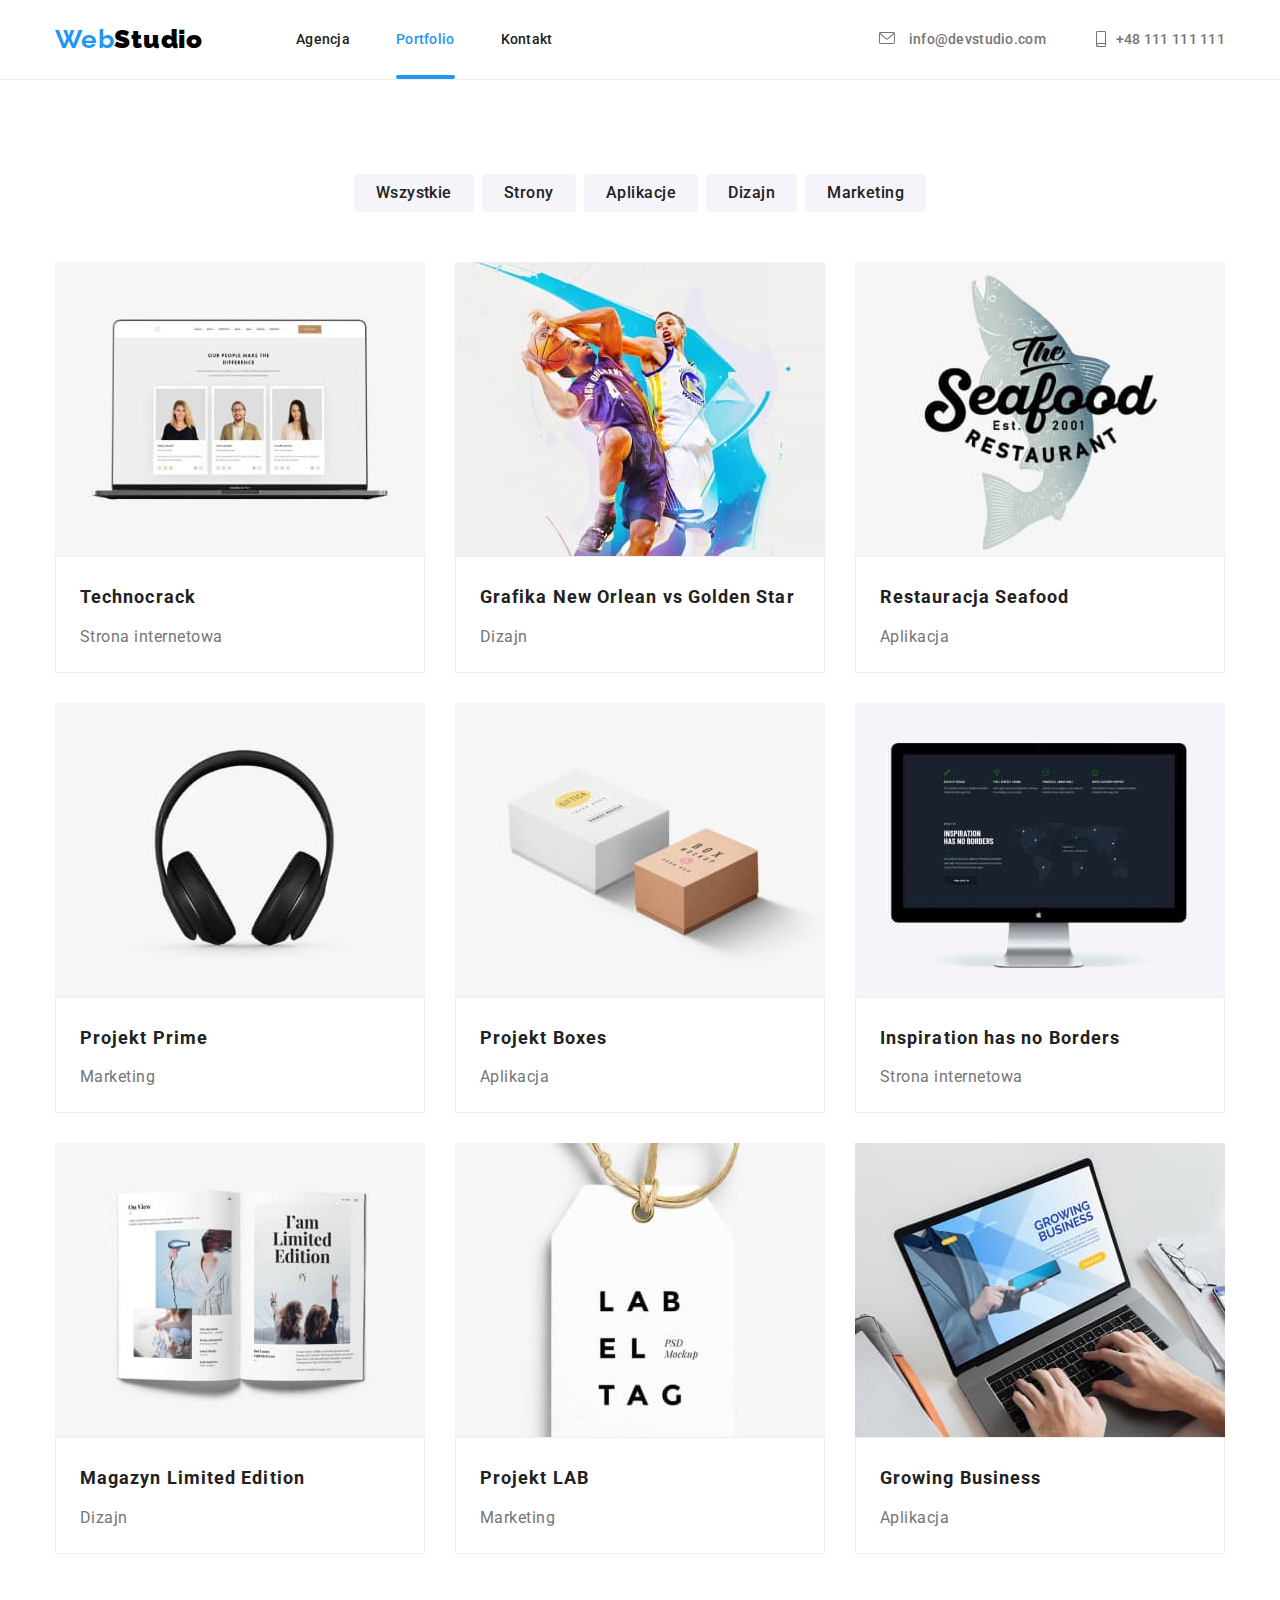
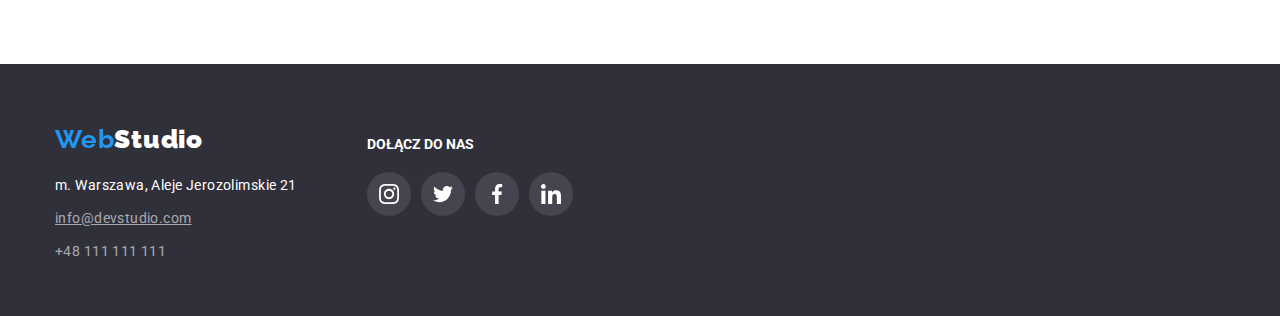
==== prtfolio.html @ 5d3ad8ab "pytanie do mentora" ====
<!DOCTYPE html>
<html lang="en">
<head>
    <meta charset="UTF-8">
    <meta http-equiv="X-UA-Compatible" content="IE=edge">
    <meta name="viewport" content="width=device-width, initial-scale=1.0">
    <title>WebStudio. Portfolio.</title>
    <link
    rel="stylesheet"
    href="https://cdnjs.cloudflare.com/ajax/libs/modern-normalize/1.0.0/modern-normalize.min.css"
  />
    <link rel="preconnect" href="https://fonts.googleapis.com">
    <link rel="preconnect" href="https://fonts.gstatic.com" crossorigin>
    <link href="https://fonts.googleapis.com/css2?family=Raleway:wght@700&family=Roboto:wght@400;500;700;900&display=swap" 
    rel="stylesheet">
    <link rel="stylesheet" href="./css/styles.css">
<body>
    <header class="header">
        <div class="container top">
            <div class="logo-nav">
                <div class="logo"><span>
                    <a href="./index.html" class="link">Web<b>Studio</b></a>
                </span>
                </div>
                <nav class="navigation">
                    <ul>
                        <li><a href="./index.html" class="link">Agencja</a></li>
                        <li><a class="main-link" href="./prtfolio.html" class="link">Portfolio</a></li>
                        <li><a href="./kontakt" class="link">Kontakt</a></li>
                    </ul>
                </nav>
            </div>
            <div class="contact-header">
            <ul>
                <li>
                    <div class="kurde">
                    <svg class="icon-envelope" width="16" height="12" >
                        <use href="./images/icon.svg#icon-envelope"></use>
                    </svg>
                    <a href="mailto:info@devstudio.com">info@devstudio.com</a></div></li>
                <li>
                    <svg class="icon-smartphone" width="10" height="16" >
                        <use href="./images/icon.svg#icon-smartphone"></use>
                    </svg>
                    <a href="tel:+48111111111">+48 111 111 111</a></li>
            </ul>
            </div>
        </div>  
    </header>
    <main>
        <section class="main-part section">
            <div class="container filters">
            <ul>
                <li><button class="button" type="button">Wszystkie</button></li>
                <li><button class="button" type="button">Strony</button></li>
                <li><button class="button" type="button">Aplikacje</button></li>
                <li><button class="button" type="button">Dizajn</button></li>
                <li><button class="button" type="button">Marketing</button></li>
            </ul>
            </div>
            <div class="container projects">
            <ul>
                <li>
                    <div class="box">
                    <img
                    src="./images/portfolio/technocrack.jpg"
                    alt="Technocrack. Strona internetowa"
                    width="370"
                    height="294"/>
                    <div class="overlay">
                        <p>Technocrack jest popularną platformą wykorzystywaną do rozpowszechniania koronawirusa. Firmy wykorzystują tę platformę do celów szpiegowskich i ataków na niezabezpieczone serwery konkurencji</p>
                    </div>
                    </div>
                    <div class="img-title">
                    <h3>Technocrack</h3>
                    <p class="poject-type">Strona internetowa</p>
                    </div></li>
                <li>
                    <div class="box">
                    <img
                     src="./images/portfolio/new-orlean-vs-golden-star.jpg"
                    alt="Grafika New Orlean vs Golden Star. Dizajn"
                    width="370"
                    height="294"/>
                    <div class="overlay">
                        <p>Technocrack jest popularną platformą wykorzystywaną do rozpowszechniania koronawirusa. Firmy wykorzystują tę platformę do celów szpiegowskich i ataków na niezabezpieczone serwery konkurencji</p>
                    </div>
                    </div>
                    <div class="img-title">
                    <h3>Grafika New Orlean vs Golden Star</h3>
                    <p class="poject-type">Dizajn</p>
                    </div></li>
                <li>
                    <div class="box">
                    <img
                    src="./images/portfolio/restauracja.jpg"
                    alt="Restauracja Seafood. Aplikacja"
                    width="370"
                    height="294"/>
                    <div class="overlay">
                        <p>Technocrack jest popularną platformą wykorzystywaną do rozpowszechniania koronawirusa. Firmy wykorzystują tę platformę do celów szpiegowskich i ataków na niezabezpieczone serwery konkurencji</p>
                    </div>
                    </div>
                    <div class="img-title">
                    <h3>Restauracja Seafood</h3>
                    <p class="poject-type">Aplikacja</p>
                    </div></li>
                <li>
                    <div class="box">
                    <img
                    src="./images/portfolio/prime.jpg"
                    alt="Projekt Prime. Marketing"
                    width="370"
                    height="294"/>
                    <div class="overlay">
                        <p>Technocrack jest popularną platformą wykorzystywaną do rozpowszechniania koronawirusa. Firmy wykorzystują tę platformę do celów szpiegowskich i ataków na niezabezpieczone serwery konkurencji</p>
                    </div>
                    </div>
                    <div class="img-title">
                    <h3>Projekt Prime</h3>
                    <p class="poject-type">Marketing</p>
                    </div></li>
                <li>
                    <div class="box">
                    <img
                    src="./images/portfolio/boxes.jpg"
                    alt="Projekt Boxes. Aplikacja"
                    width="370"
                    height="294"/>
                    <div class="overlay">
                        <p>Technocrack jest popularną platformą wykorzystywaną do rozpowszechniania koronawirusa. Firmy wykorzystują tę platformę do celów szpiegowskich i ataków na niezabezpieczone serwery konkurencji</p>
                    </div>
                    </div>
                    <div class="img-title">
                    <h3>Projekt Boxes</h3>
                    <p class="poject-type">Aplikacja</p>
                    </div></li>
                <li>
                    <div class="box">
                    <img
                    src="./images/portfolio/inspiration-no-border.jpg"
                    alt="Inspiration has no Borders. Strona internetowa"
                    width="370"
                    height="294"/>
                    <div class="overlay">
                        <p>Technocrack jest popularną platformą wykorzystywaną do rozpowszechniania koronawirusa. Firmy wykorzystują tę platformę do celów szpiegowskich i ataków na niezabezpieczone serwery konkurencji</p>
                    </div>
                    </div>
                    <div class="img-title">
                    <h3>Inspiration has no Borders</h3>
                    <p class="poject-type">Strona internetowa</p>
                    </div></li>
                <li>
                    <div class="box">
                    <img
                    src="./images/portfolio/magazyn.jpg"
                    alt="Magazyn Limited Edition. Dizajn"
                    width="370"
                    height="294"/>
                    <div class="overlay">
                        <p>Technocrack jest popularną platformą wykorzystywaną do rozpowszechniania koronawirusa. Firmy wykorzystują tę platformę do celów szpiegowskich i ataków na niezabezpieczone serwery konkurencji</p>
                    </div>
                    </div>
                    <div class="img-title">
                    <h3>Magazyn Limited Edition</h3>
                    <p class="poject-type">Dizajn</p>
                    </div></li>
                <li>
                    <div class="box">
                    <img
                    src="./images/portfolio/lab.jpg"
                    alt="Projekt LAB. Marketing"
                    width="370"
                    height="294"/>
                    <div class="overlay">
                        <p>Technocrack jest popularną platformą wykorzystywaną do rozpowszechniania koronawirusa. Firmy wykorzystują tę platformę do celów szpiegowskich i ataków na niezabezpieczone serwery konkurencji</p>
                    </div>
                    </div>
                    <div class="img-title">
                    <h3>Projekt LAB</h3>
                    <p class="poject-type">Marketing</p>
                    </div></li>
                <li>
                    <div class="box">
                    <img
                    src="./images/portfolio/growing-business.jpg"
                    alt="Growing Business. Aplikacja"
                    width="370"
                    height="294"/>
                    <div class="overlay">
                        <p>Technocrack jest popularną platformą wykorzystywaną do rozpowszechniania koronawirusa. Firmy wykorzystują tę platformę do celów szpiegowskich i ataków na niezabezpieczone serwery konkurencji</p>
                    </div>
                    </div>
                    <div class="img-title">
                    <h3>Growing Business</h3>
                    <p class="poject-type">Aplikacja</p>
                    </div></li>
            
            </ul>
            </div>
        </section>
    </main>
    <footer class="footer">
        <div class="container">
            <div class="footer-address">
                <div class="logo-footer">
                    <span>
                    <a href="#" class="link">Web<b>Studio</b></a>
                    </span>
                </div>
                <address class="address">
                <ul>
                    <li class="location">m. Warszawa, Aleje Jerozolimskie 21</li>
                    <li><a class="mailto" href="mailto:info@devstudio.com">info@devstudio.com</a></li>
                    <li><a class="tel" href="tel:+48111111111">+48 111 111 111</a></li>
        
                </ul>
                </address>
            </div>
            <div class="join-us">
                <p>dołącz do nas</p>
                <div class="sm-footer">
                    <div class="ellipse">
                    <svg class="icon-instagram" width="20" height="20">
                        <use href="./images/icon.svg#icon-instagram"></use>
                    </svg></div>
                    <div class="ellipse">
                    <svg class="icon-twitter" width="20" height="20">
                        <use href="./images/icon.svg#icon-twitter"></use>
                    </svg></div>
                    <div class="ellipse">
                    <svg class="icon-facebook" width="20" height="20">
                        <use href="./images/icon.svg#icon-facebook"></use>
                    </svg></div>
                    <div class="ellipse">
                    <svg class="icon-linkedin" width="20" height="20">
                        <use href="./images/icon.svg#icon-linkedin"></use>
                    </svg></div>
                </div>
            </div>
        </div>
        </footer>
</body>
</html>
---- css/styles.css ----
:root{
    --primary-color:  #FFFFFF;
}
body { font-family: 'Roboto'; 
    color: #212121;
    }
.header {
    background-color: var(--primary-color);
    height: 80px;
    display: flex;
    justify-content: center;
    border-bottom: 1px solid #ECECEC;
}
.container {
    width: 1200px;
    margin: 0 auto;
    padding: 0 15px;
}
.section {
    padding: 94px 0;
}
.container.top {
    display: flex;
    justify-content: space-between;
    align-items: center;
}
.logo-nav { 
    display: flex;
    align-items: center;
    gap: 93px; 
}
.logo {
font-family: 'Raleway';
font-weight: 700;
font-size: 26px;
line-height: 1.19;
letter-spacing: 0.03em;
}
.logo a { color: #2196F3; text-decoration: none;}
.logo b { color: #000000;}
.navigation ul {
    list-style-type: none;
    display: flex;
    gap: 46px;
    justify-content: flex-start;
    padding: 0;
}
.navigation a {
    font-weight: 500;
    font-size: 14px;
    line-height: 1.14;
    letter-spacing: 0.02em;
    text-decoration: none;
    color:#212121;
}
.navigation a:hover { 
    color: #2196F3;
    transition: 250ms;
    transition-timing-function: cubic-bezier(0.4, 0, 0.2, 1);
}
.navigation .main-link{
    position: relative;
    color: #2196F3;
}
.navigation .main-link::after{
    position: absolute;
    content: "";
    bottom: -32px;
    left: 0;
    width: 100%;
    height: 4px;
    background-color: #2196F3;
    border-radius: 2px;
}
.contact-header ul {
    list-style-type: none;
    display: flex;
    justify-content: flex-end;
    gap: 50px;
    padding: 0px;
}
.contact-header li{
    display: flex;
    align-items: center;
    justify-content: center;
    cursor: pointer;
    /* transition-property: fill;
    transition-duration: 2250ms;
    transition-timing-function: cubic-bezier(0.4, 0, 0.2, 1); */
}
.contact-header svg {
    margin-right: 10px;
    fill: #757575;
    transition-property: fill;
    transition-duration: 1250ms;
    transition-timing-function: cubic-bezier(0.4, 0, 0.2, 1);
}
 .contact-header a {
    font-weight: 500;
    font-size: 14px;
    line-height: 1.14;
    letter-spacing: 0.02em;
    color:#757575;
    text-decoration: none;
    transition-property: color;
    transition-duration: 1250ms;
    transition-timing-function: cubic-bezier(0.4, 0, 0.2, 1);
}
.contact-header a:hover{
    color: #2196F3;
}
.contact-header svg:hover{
    fill: #2196F3;
}

/* .contact-header li:hover{
   color: #2196F3;
    fill: #2196F3;
}  */

/* CSS DO WEBSTUDIO */
.main-message {
    background-image: linear-gradient(rgba(47, 48, 58, 0.4),
    rgba(47, 48, 58, 0.4)),
    url("../images/index/header-bg.png");
    background-repeat: no-repeat;
    background-size: cover;
    background-size: 1600px;
    background-position: 50% 50%;
    height: 600px;
    left: 0px;
    top: 80px;
    display: flex;
    flex-direction: column;
    justify-content: center;
}
.main-message .container {
    display: flex;
    flex-direction: column;
    align-items: center;
    width: 100%;
}
.main-message h1 {
    font-weight: 900;
    font-size: 44px;
    line-height: 1.36;
    letter-spacing: 0.06em;
    text-transform: uppercase;
    color: #FFFFFF;
    width: 696px;
    text-align: center;
    margin: 0 auto;
    margin-bottom: 30px;
}
.backdrop {
    position: fixed;
    left: 0;
    top: 0;
    width: 100%;
    height: 100%;
    background-color:rgba(0 0 0 / 0.2);
    transition: transform 0.25s;
}
.is-hidden {
    transform: translateX(-100%);
}
.modal{
    width: 528px;
    height: 581px;
    background: #FFFFFF;
    box-shadow: 0px 1px 3px rgba(0, 0, 0, 0.12), 0px 1px 1px rgba(0, 0, 0, 0.14), 0px 2px 1px rgba(0, 0, 0, 0.2);
    border-radius: 4px;
    margin: auto;
    margin-top: 9%; /*czy jest inny sposób wycentrować */
    position: relative;
}
.modal>button{
    background: #FFFFFF;
    border: 1px solid rgba(0, 0, 0, 0.1);
    width: 30px;
    height: 30px;
    border-radius: 50%;
    position: absolute;
    top: 8px;
    right: 8px;
}
.main-message .button {
    background: #2196F3;
    color: #FFFFFF;
    font-family: inherit;
    box-shadow: 0px 4px 4px rgba(0, 0, 0, 0.15);
    font-weight: 700;
    font-size: 16px;
    line-height: 1.875;
    letter-spacing: 0.06em;
    align-items: center;
    cursor: pointer;
    width: 200px;
    border-radius: 4px;
}
.section.atuty { padding-bottom: 0;}
.icons-atuty {
    display: flex;
    gap: 30px;
}
.icons-atuty >.rectangle{
    display: flex;
    align-items: center;
    justify-content: center;
    width: 270px;
    height: 120px;
    background: #F5F4FA;
    border-radius: 4px;
}
.text.container {
    background-color: var(--primary-color);
}
.text ul {
    display: flex;
    justify-content: center;
    list-style-type: none;
    flex-wrap: wrap;
    gap: 30px;
    flex-basis: 1200px;
    padding:0;}
.item { 
    flex-basis: 270px}
.text h4 {
    font-size: 14px;
    line-height: 1.14;
    letter-spacing: 0.03em;
    text-transform: uppercase;
}
.text p {
    color: #757575;
    font-size: 14px;
    line-height: 1.5rem;
    letter-spacing: 0.03em;
}
.pictures{background-color: var(--primary-color)}
.pictures > .container {
    display: flex;
    flex-wrap: wrap;
    justify-content: center;
}
.pictures h2 {
    width: 1200px;
    font-size: 36px;
    line-height: 1.71;
    letter-spacing: 0.03em;
    text-align: center;
    margin: 0 auto;
    margin-bottom: 50px;
}
.box-img{
    width: 370px;
    height: 294px;
    position: relative;
}
.box-img .label{
    position: absolute;
    bottom: 0;
    width: 100%;
    height: 70px;
    background: rgba(47, 48, 58, 0.8);
    text-align: center;
   
}
.box-img .label p{
    margin: 27px auto;
    text-transform: uppercase;
    color: #FFFFFF;
    font-size: 14px;
    line-height: 1.17;
    letter-spacing: 0.03em;
}
.pictures-index {
    list-style-type: none;
    display: flex;
    gap: 30px;
    padding: 0;
    margin: 0;
}
.pictures-index li {flex-basis: 370px;}
.team {background-color: #F5F4FA;}
.team > .container {
    display: flex;
    flex-wrap: wrap;
    justify-content: center;
}
.team h2 {
    width: 1200px;
    font-size: 36px;
    line-height: 1.71;
    letter-spacing: 0.03em;
    text-align: center;
    margin: 0 auto;
    margin-bottom: 50px;
}
.team ul {
    list-style-type: none;
    display: flex;
    gap: 30px;
    padding: 0 15px;
    margin: 0;
}
.team > .container li {
    flex-basis: 270px;
    box-shadow: 0px 1px 3px rgba(0, 0, 0, 0.12), 0px 1px 1px rgba(0, 0, 0, 0.14), 0px 2px 1px rgba(0, 0, 0, 0.2);
    border-radius: 0px 0px 4px 4px;
    background: #FFFFFF;
}
.team h3 {
    font-weight: 500;
    font-size: 16px;
    line-height: 1.19;
    text-align: center;
    letter-spacing: 0.03em;
}
.team p {
    color: #757575;
    font-weight: 400;
    font-size: 16px;
    line-height: 1.19;
    text-align: center;
    letter-spacing: 0.03em;
}
.social-media {
    display: flex;
    gap: 10px;
    justify-content: center;
    margin-bottom: 30px;
    fill: #AFB1B8;
}
.social-media >.ellipse {
    border-radius: 50%;
    display: flex;
    align-items: center;
    justify-content: center;
    width: 40px;
    height: 40px;
}
.social-media >.ellipse:hover,
.social-media >.ellipse:focus {
    background-color: #2196F3;
    fill: #EEEEEE;
    cursor: pointer;
    transition: 250ms;
    transition-timing-function: cubic-bezier(0.4, 0, 0.2, 1);
}
.client>.container{
    display: flex;
    gap: 30px;
    justify-content: center;
}
.client>.container>.rectangle {
    border: 1px solid #AFB1B8;
    border-radius: 4px;
    width: 170px;
    height: 92px;
    display: flex;
    align-items: center;
    justify-content: center;
    fill: #AFB1B8;
}
.client>.container>.rectangle:hover,
.client>.container>.rectangle:focus{
    border-color: #2196F3;
    cursor: pointer;
    fill:#2196F3;
    transition: 250ms;
    transition-timing-function: cubic-bezier(0.4, 0, 0.2, 1);
}
.client h2 {
    width: 1200px;
    font-size: 36px;
    line-height: 1.71;
    letter-spacing: 0.03em;
    text-align: center;
    margin: 0 auto;
    margin-bottom: 50px;
}
/* CSS DO PORTFOLIO */
.main-part.section {
    background-color: var(--primary-color)
}
.container.filters ul{
    display: flex;
    justify-content: center;
    list-style-type: none;
    gap: 8px;
    padding: 0px;
    margin: 0 auto;
    margin-bottom: 50px;
}
.button {
    font-family: inherit;
    font-weight: 500;
    font-size: 16px;
    line-height: 1.625;
    letter-spacing: 0.03em;
    text-align: center;
    cursor: pointer;
    background-color: #F5F4FA;
    color: #212121;
    border-radius: 4px;
    padding: 6px 22px;
    border: none;
}
.button:hover,
.button:focus {
    color: #FFFFFF;
    background-color: #2196F3;
    box-shadow: 0px 3px 1px rgba(0, 0, 0, 0.1), 0px 1px 2px rgba(0, 0, 0, 0.08), 0px 2px 2px rgba(0, 0, 0, 0.12);
    transition: 250ms;
    transition-timing-function: cubic-bezier(0.4, 0, 0.2, 1);
}
.container.projects {
    box-sizing: content-box;
}
.container.projects ul{
    display: flex;
    flex-wrap: wrap;
    list-style-type: none;
    padding: 0 15px;
    gap: 30px; 
}
.container.projects li:hover {
    box-shadow: 
    0px 1px 1px rgba(0, 0, 0, 0.12), 
    0px 4px 4px rgba(0, 0, 0, 0.06), 
    1px 4px 6px rgba(0, 0, 0, 0.16);
    transition: 250ms;
    transition-timing-function: cubic-bezier(0.4, 0, 0.2, 1);
}
.projects img { display: block;}
.box {
    position: relative;
    width: 370px;
    height: 294px;
    overflow: hidden;
}
.overlay {
    position: absolute;
    top: 0;
    left: 0;
    width: 100%;
    height: 100%;
    background-color: #3f51b5;
    transform: translatey(101%);
    transition: 250ms;
    transition-timing-function: cubic-bezier(0.4, 0, 0.2, 1);
    background: rgba(33, 150, 243, 0.9);
}
.overlay > p {
    position: absolute;
    font-family: 'Roboto';
    font-style: normal;
    font-weight: 400;
    font-size: 18px;
    line-height: 1.56;
    width: 301px;
    height: 196px;
    margin: 49px 45px;
    margin-left: 24px;
    color: rgba(255, 255, 255, 1);

}
.box:hover .overlay {
    transform: translatey(0);
  }
.img-title {border: 1px solid #EEEEEE;}
.container.projects h3 {
    font-size: 18px;
    line-height: 2.25;
    letter-spacing: 0.06em;
    margin: 20px 24px 4px;
}
.container.projects .poject-type {
    color: #757575;
    font-size: 16px;
    line-height: 1.875;
    letter-spacing: 0.03em;
    margin: 4px 24px 20px;
}
/* CSS DO FOOTER */
.footer {
    background: #2F303A;
    height: 252px;
    padding: 60px 0px;
}
.footer>.container {
    width: 1200px;
    display: flex;
    flex-direction: row;
    gap: 70px;
}
.footer-address {
    display: flex;
    flex-direction: column;
}
.logo-footer {
    font-family: 'Raleway';
    font-weight: 700;
    font-size: 26px;
    line-height: 1.19;
    letter-spacing: 0.03em;
    margin-bottom: 20px;
}
.logo-footer a { color: #2196F3; text-decoration: none;}
.logo-footer b {color:#FFFFFF}
.address ul {
    list-style-type: none;
    padding: 0px ;
    margin: 0px;
    height: 81px;
}
.address li {
    font-weight: 400;
    font-size: 14px;

}
.location {
    line-height: 1.71;
    letter-spacing: 0.03em;
    color: #FFFFFF;
    font-style:normal;
    margin-bottom: 9px;
}
.address li:nth-child(2) {margin-bottom: 9px;}
.mailto {
    font-style: normal;
    line-height: 1.71;
    letter-spacing: 0.03em;
    text-decoration: none;
    text-decoration-line: underline;
    color: #FFFFFF99;
}
.mailto:hover { 
    color: #2196F3;
    transition: 250ms;
    transition-timing-function: cubic-bezier(0.4, 0, 0.2, 1);
}
.tel {
    font-style: normal;
    line-height: 1.71;
    letter-spacing: 0.03em;
    text-decoration: none;
    color: #FFFFFF99;
}
.tel:hover { 
    color: #2196F3;
    transition: 250ms;
    transition-timing-function: cubic-bezier(0.4, 0, 0.2, 1);
}
.join-us p {
    color: #FFFFFF;
    font-weight: 700;
    font-size: 14px;
    text-transform: uppercase;
    margin-left: auto 0;
    margin-bottom: 20px;
    margin-top: 12px;
}
.sm-footer {
    display: flex;
    gap: 10px;}
.sm-footer >.ellipse {
    border-radius: 50%;
    display: flex;
    align-items: center;
    justify-content: center;
    width: 44px;
    height: 44px;
    background: rgba(255, 255, 255, 0.1);
    fill:#FFFFFF;
}
.sm-footer >.ellipse:hover,
.sm-footer >.ellipse:focus {
    background-color: #2196F3;
    cursor: pointer;
    transition: 250ms;
    transition-timing-function: cubic-bezier(0.4, 0, 0.2, 1);
}
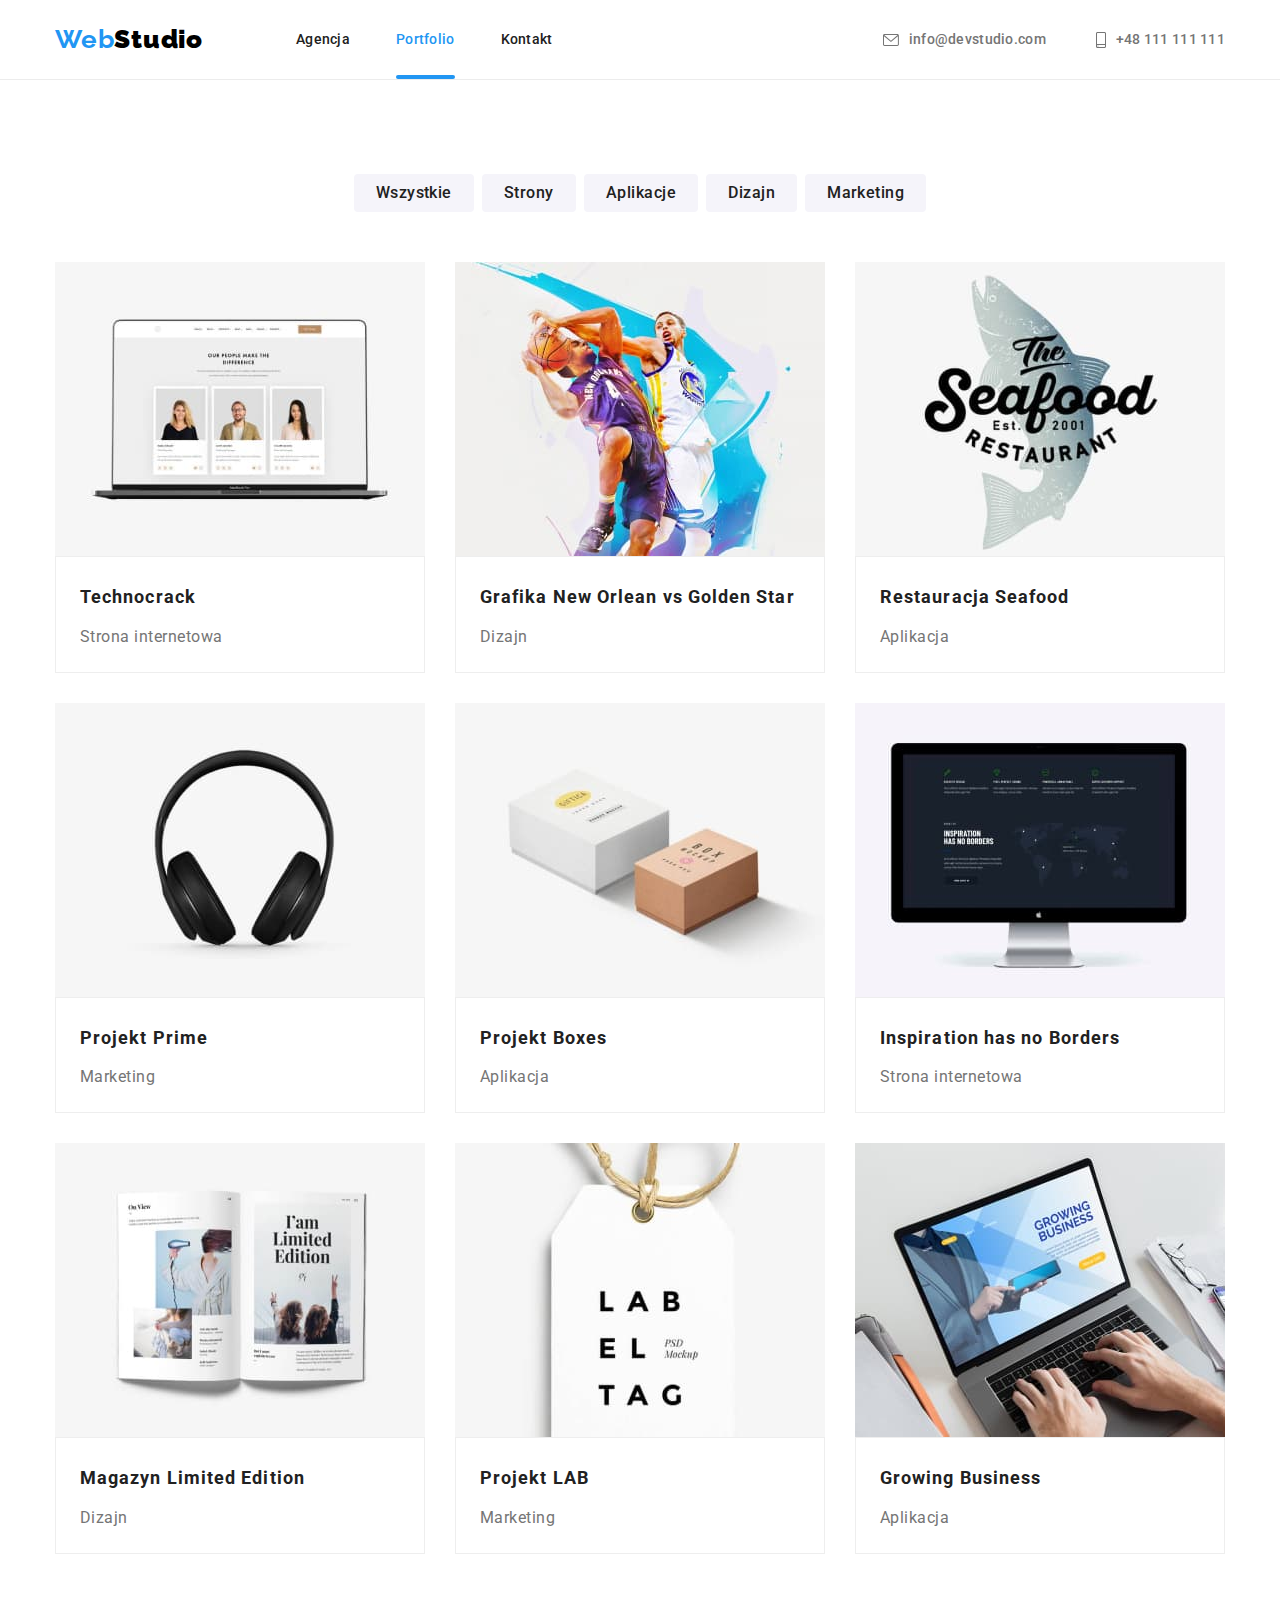
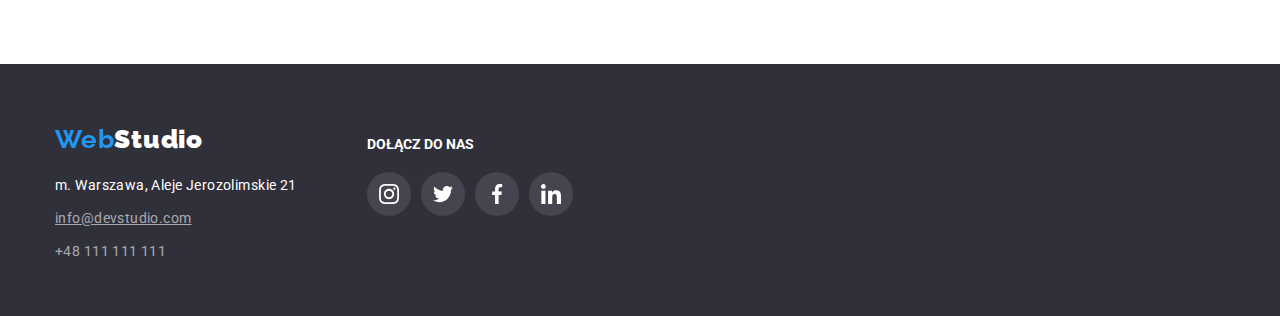
==== commit 73fbd5e3: "Wersja do oddania" ====
--- a/prtfolio.html
+++ b/prtfolio.html
@@ -33,11 +33,10 @@
             <div class="contact-header">
             <ul>
                 <li>
-                    <div class="kurde">
                     <svg class="icon-envelope" width="16" height="12" >
                         <use href="./images/icon.svg#icon-envelope"></use>
                     </svg>
-                    <a href="mailto:info@devstudio.com">info@devstudio.com</a></div></li>
+                    <a href="mailto:info@devstudio.com">info@devstudio.com</a></li>
                 <li>
                     <svg class="icon-smartphone" width="10" height="16" >
                         <use href="./images/icon.svg#icon-smartphone"></use>
--- a/css/styles.css
+++ b/css/styles.css
@@ -82,17 +82,15 @@
 .contact-header li{
     display: flex;
     align-items: center;
+    vertical-align: middle;
     justify-content: center;
     cursor: pointer;
-    /* transition-property: fill;
-    transition-duration: 2250ms;
-    transition-timing-function: cubic-bezier(0.4, 0, 0.2, 1); */
 }
 .contact-header svg {
     margin-right: 10px;
     fill: #757575;
     transition-property: fill;
-    transition-duration: 1250ms;
+    transition-duration: 250ms;
     transition-timing-function: cubic-bezier(0.4, 0, 0.2, 1);
 }
  .contact-header a {
@@ -103,20 +101,15 @@
     color:#757575;
     text-decoration: none;
     transition-property: color;
-    transition-duration: 1250ms;
-    transition-timing-function: cubic-bezier(0.4, 0, 0.2, 1);
-}
-.contact-header a:hover{
+    transition-duration: 250ms;
+    transition-timing-function: cubic-bezier(0.4, 0, 0.2, 1);
+}
+.contact-header li:hover svg {
+    fill: #2196F3;
+}
+.contact-header li:hover a {
     color: #2196F3;
 }
-.contact-header svg:hover{
-    fill: #2196F3;
-}
-
-/* .contact-header li:hover{
-   color: #2196F3;
-    fill: #2196F3;
-}  */
 
 /* CSS DO WEBSTUDIO */
 .main-message {
@@ -160,19 +153,23 @@
     height: 100%;
     background-color:rgba(0 0 0 / 0.2);
     transition: transform 0.25s;
+    z-index: 2;
 }
 .is-hidden {
+    visibility: hidden;
+    pointer-events: none;
     transform: translateX(-100%);
 }
 .modal{
+    position: absolute;
+    top: 50%;
+    left: 50%;
+    transform: translate(-50%, -50%);
     width: 528px;
     height: 581px;
     background: #FFFFFF;
     box-shadow: 0px 1px 3px rgba(0, 0, 0, 0.12), 0px 1px 1px rgba(0, 0, 0, 0.14), 0px 2px 1px rgba(0, 0, 0, 0.2);
     border-radius: 4px;
-    margin: auto;
-    margin-top: 9%; /*czy jest inny sposób wycentrować */
-    position: relative;
 }
 .modal>button{
     background: #FFFFFF;
@@ -256,6 +253,7 @@
     width: 370px;
     height: 294px;
     position: relative;
+    
 }
 .box-img .label{
     position: absolute;
@@ -339,14 +337,15 @@
     justify-content: center;
     width: 40px;
     height: 40px;
+    transition-property: color, fill;
+    transition-duration: 250ms;
+    transition-timing-function: cubic-bezier(0.4, 0, 0.2, 1);
 }
 .social-media >.ellipse:hover,
 .social-media >.ellipse:focus {
     background-color: #2196F3;
     fill: #EEEEEE;
     cursor: pointer;
-    transition: 250ms;
-    transition-timing-function: cubic-bezier(0.4, 0, 0.2, 1);
 }
 .client>.container{
     display: flex;
@@ -362,14 +361,15 @@
     align-items: center;
     justify-content: center;
     fill: #AFB1B8;
+    transition-property: border-color, fill;
+    transition-duration: 250ms;
+    transition-timing-function: cubic-bezier(0.4, 0, 0.2, 1);
 }
 .client>.container>.rectangle:hover,
 .client>.container>.rectangle:focus{
     border-color: #2196F3;
     cursor: pointer;
     fill:#2196F3;
-    transition: 250ms;
-    transition-timing-function: cubic-bezier(0.4, 0, 0.2, 1);
 }
 .client h2 {
     width: 1200px;
@@ -406,14 +406,15 @@
     border-radius: 4px;
     padding: 6px 22px;
     border: none;
+    transition-property: background-color, color;
+    transition-duration: 250ms;
+    transition-timing-function: cubic-bezier(0.4, 0, 0.2, 1);
 }
 .button:hover,
 .button:focus {
     color: #FFFFFF;
     background-color: #2196F3;
     box-shadow: 0px 3px 1px rgba(0, 0, 0, 0.1), 0px 1px 2px rgba(0, 0, 0, 0.08), 0px 2px 2px rgba(0, 0, 0, 0.12);
-    transition: 250ms;
-    transition-timing-function: cubic-bezier(0.4, 0, 0.2, 1);
 }
 .container.projects {
     box-sizing: content-box;
@@ -424,14 +425,17 @@
     list-style-type: none;
     padding: 0 15px;
     gap: 30px; 
+}
+.container.projects li{
+    transition-property: box-shadow;
+    transition-duration: 250ms;
+    transition-timing-function: cubic-bezier(0.4, 0, 0.2, 1);
 }
 .container.projects li:hover {
     box-shadow: 
     0px 1px 1px rgba(0, 0, 0, 0.12), 
     0px 4px 4px rgba(0, 0, 0, 0.06), 
-    1px 4px 6px rgba(0, 0, 0, 0.16);
-    transition: 250ms;
-    transition-timing-function: cubic-bezier(0.4, 0, 0.2, 1);
+    1px 4px 6px rgba(0, 0, 0, 0.16); 
 }
 .projects img { display: block;}
 .box {
@@ -448,7 +452,8 @@
     height: 100%;
     background-color: #3f51b5;
     transform: translatey(101%);
-    transition: 250ms;
+    transition-property: transform;
+    transition-duration: 250ms;
     transition-timing-function: cubic-bezier(0.4, 0, 0.2, 1);
     background: rgba(33, 150, 243, 0.9);
 }
@@ -466,7 +471,7 @@
     color: rgba(255, 255, 255, 1);
 
 }
-.box:hover .overlay {
+.container.projects li:hover .overlay {
     transform: translatey(0);
   }
 .img-title {border: 1px solid #EEEEEE;}
@@ -535,11 +540,11 @@
     text-decoration: none;
     text-decoration-line: underline;
     color: #FFFFFF99;
+    transition: color 250ms;
+    transition-timing-function: cubic-bezier(0.4, 0, 0.2, 1);
 }
 .mailto:hover { 
     color: #2196F3;
-    transition: 250ms;
-    transition-timing-function: cubic-bezier(0.4, 0, 0.2, 1);
 }
 .tel {
     font-style: normal;
@@ -547,11 +552,11 @@
     letter-spacing: 0.03em;
     text-decoration: none;
     color: #FFFFFF99;
+    transition: color 250ms;
+    transition-timing-function: cubic-bezier(0.4, 0, 0.2, 1);
 }
 .tel:hover { 
     color: #2196F3;
-    transition: 250ms;
-    transition-timing-function: cubic-bezier(0.4, 0, 0.2, 1);
 }
 .join-us p {
     color: #FFFFFF;
@@ -574,11 +579,11 @@
     height: 44px;
     background: rgba(255, 255, 255, 0.1);
     fill:#FFFFFF;
+    transition: background-color 250ms;
+    transition-timing-function: cubic-bezier(0.4, 0, 0.2, 1);
 }
 .sm-footer >.ellipse:hover,
 .sm-footer >.ellipse:focus {
     background-color: #2196F3;
     cursor: pointer;
-    transition: 250ms;
-    transition-timing-function: cubic-bezier(0.4, 0, 0.2, 1);
 }